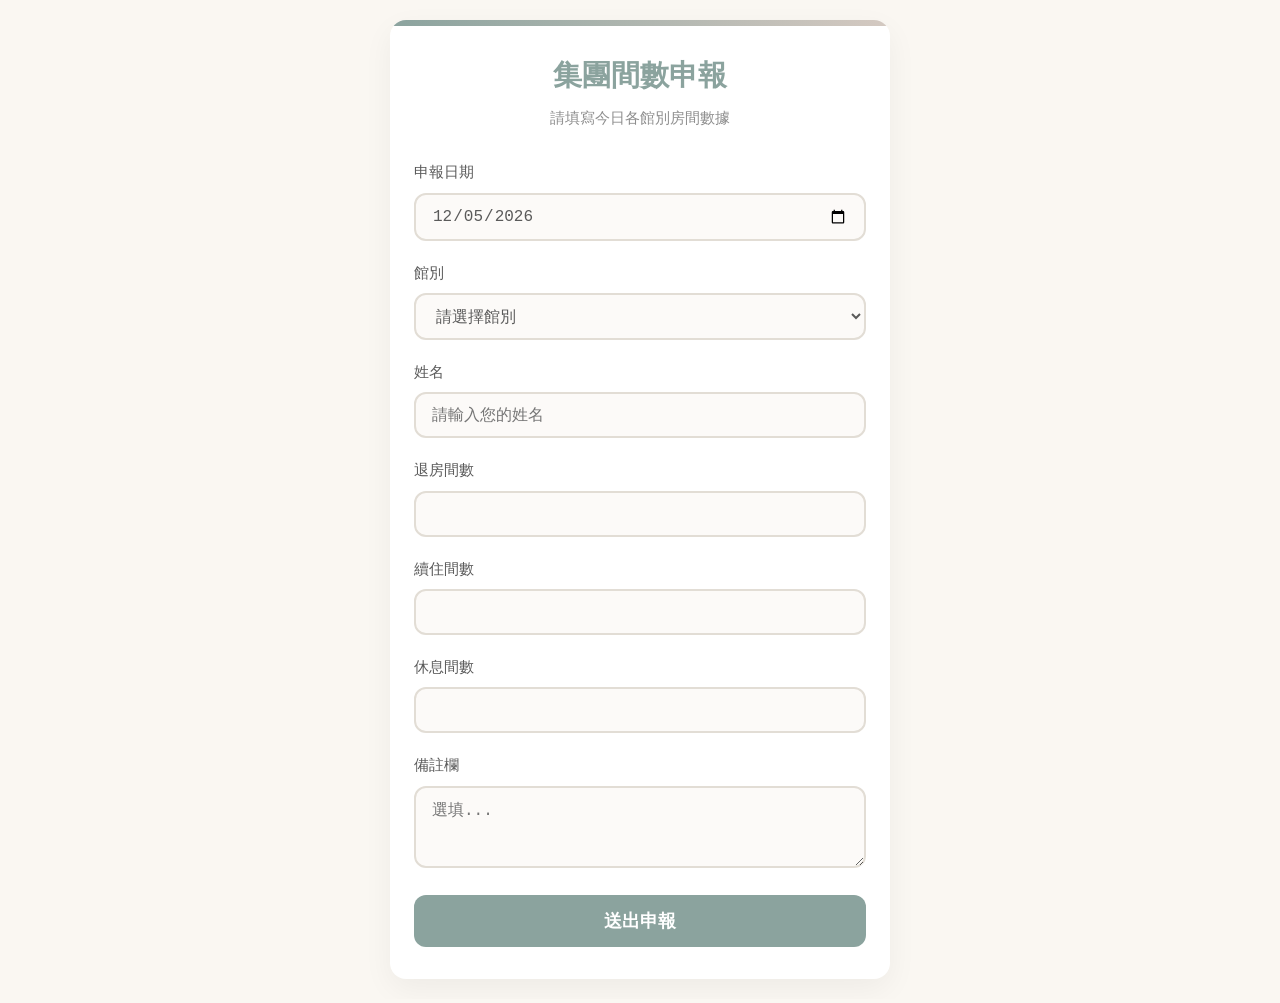
==== index.html @ 614b9a91 "feat: add expected room counts configuration and detailed view modal to admin dashboard" ====
<!DOCTYPE html>
<html lang="zh-TW">
<head>
    <meta charset="UTF-8">
    <meta name="viewport" content="width=device-width, initial-scale=1.0">
    <title>集團間數核對表 - 登記</title>
    <link rel="stylesheet" href="style.css">
</head>
<body>
    <div class="container">
        <header>
            <h1>集團間數申報</h1>
            <p>請填寫今日各館別房間數據</p>
        </header>
        <form id="reportForm">
            <div class="form-group">
                <label for="reportDate">申報日期</label>
                <input type="date" id="reportDate" required>
            </div>
            <div class="form-group">
                <label for="branch">館別</label>
                <select id="branch" required>
                    <option value="" disabled selected>請選擇館別</option>
                    <option value="雅霖">雅霖</option>
                    <option value="豐家">豐家</option>
                    <option value="豐國">豐國</option>
                    <option value="豐谷">豐谷</option>
                </select>
            </div>
            <div class="form-group">
                <label for="staffName">姓名</label>
                <input type="text" id="staffName" placeholder="請輸入您的姓名" required>
            </div>
            <div class="form-group">
                <label for="checkoutRooms">退房間數</label>
                <input type="number" id="checkoutRooms" min="0" required>
            </div>
            <div class="form-group">
                <label for="stayRooms">續住間數</label>
                <input type="number" id="stayRooms" min="0" required>
            </div>
            <div class="form-group">
                <label for="restRooms">休息間數</label>
                <input type="number" id="restRooms" min="0" required>
            </div>
            <div class="form-group">
                <label for="remarks">備註欄</label>
                <textarea id="remarks" rows="3" placeholder="選填..."></textarea>
            </div>
            <button type="submit" id="submitBtn">送出申報</button>
        </form>
    </div>
    
    <!-- 成功彈窗 -->
    <div id="successModal" class="modal hidden">
        <div class="modal-content">
            <div class="success-icon">✓</div>
            <h2>申報成功</h2>
            <p>辛苦了！</p>
            <button id="closeModalBtn" class="btn-secondary">關閉</button>
        </div>
    </div>

    <!-- 載入中遮罩 -->
    <div id="loadingOverlay" class="loading-overlay hidden">
        <div class="spinner"></div>
        <p>處理中...</p>
    </div>

    <script src="config.js"></script>
    <script src="app.js"></script>
</body>
</html>
---- style.css ----
:root {
    /* 莫蘭迪色系變數 */
    --primary-color: #8BA39E; /* 莫蘭迪綠 */
    --primary-hover: #758A85;
    --secondary-color: #D4C9C1; /* 莫蘭迪奶茶/粉 */
    --bg-color: #FAF7F2; /* 溫暖的象牙白背景 */
    --card-bg: #FFFFFF;
    --text-main: #5A5A5A; /* 柔和深灰文字 */
    --text-light: #8E8E8E;
    --border-color: #E2DDD5;
    --success-color: #A0B6A5;
    
    --border-radius: 16px;
    --box-shadow: 0 10px 30px rgba(0, 0, 0, 0.05);
    --transition: all 0.3s cubic-bezier(0.25, 0.8, 0.25, 1);
}

* {
    box-sizing: border-box;
    margin: 0;
    padding: 0;
}

body {
    font-family: 'Inter', -apple-system, BlinkMacSystemFont, "Segoe UI", Roboto, "Helvetica Neue", Arial, sans-serif;
    background-color: var(--bg-color);
    color: var(--text-main);
    line-height: 1.6;
    min-height: 100vh;
    display: flex;
    justify-content: center;
    align-items: center;
    padding: 20px;
}

.admin-body {
    align-items: flex-start;
    padding-top: 40px;
}

.container, .admin-container {
    width: 100%;
    max-width: 500px;
    background-color: var(--card-bg);
    border-radius: var(--border-radius);
    box-shadow: var(--box-shadow);
    padding: 32px 24px;
    position: relative;
    overflow: hidden;
}

.admin-container {
    max-width: 800px;
}

/* 頂部裝飾條 */
.container::before, .admin-container::before {
    content: '';
    position: absolute;
    top: 0;
    left: 0;
    width: 100%;
    height: 6px;
    background: linear-gradient(90deg, var(--primary-color), var(--secondary-color));
}

header {
    text-align: center;
    margin-bottom: 30px;
}

header h1 {
    font-size: 1.8rem;
    color: var(--primary-color);
    margin-bottom: 8px;
    font-weight: 600;
}

header p {
    color: var(--text-light);
    font-size: 0.95rem;
}

.form-group {
    margin-bottom: 20px;
}

label {
    display: block;
    margin-bottom: 8px;
    font-weight: 500;
    color: var(--text-main);
    font-size: 0.95rem;
}

input, select, textarea {
    width: 100%;
    max-width: 100%; /* 防止超出父容器 */
    padding: 12px 16px;
    border: 2px solid var(--border-color);
    border-radius: 12px;
    font-size: 1rem;
    color: var(--text-main);
    background-color: #FCFAF8;
    transition: var(--transition);
    outline: none;
}

/* 修復 iOS 日期與純文字輸入框的預設樣式問題 */
input[type="date"], input[type="text"], input[type="number"], textarea {
    -webkit-appearance: none;
    appearance: none;
}

input:focus, select:focus, textarea:focus {
    border-color: var(--primary-color);
    background-color: #FFFFFF;
    box-shadow: 0 0 0 4px rgba(139, 163, 158, 0.15);
}

textarea {
    resize: vertical;
    min-height: 80px;
}

button {
    width: 100%;
    padding: 14px;
    background-color: var(--primary-color);
    color: white;
    border: none;
    border-radius: 12px;
    font-size: 1.1rem;
    font-weight: 600;
    cursor: pointer;
    transition: var(--transition);
    display: flex;
    justify-content: center;
    align-items: center;
}

button:hover {
    background-color: var(--primary-hover);
    transform: translateY(-2px);
    box-shadow: 0 6px 15px rgba(139, 163, 158, 0.3);
}

button:active {
    transform: translateY(0);
}

.btn-secondary {
    background-color: transparent;
    color: var(--text-light);
    border: 2px solid var(--border-color);
}

.btn-secondary:hover {
    background-color: var(--bg-color);
    color: var(--text-main);
    box-shadow: none;
}

/* 隱藏與顯示工具 */
.hidden {
    display: none !important;
}

/* 成功彈窗 */
.modal {
    position: fixed;
    top: 0;
    left: 0;
    width: 100%;
    height: 100%;
    background-color: rgba(0, 0, 0, 0.4);
    backdrop-filter: blur(4px);
    display: flex;
    justify-content: center;
    align-items: center;
    z-index: 1000;
    opacity: 1;
    transition: opacity 0.3s ease;
}

.modal.hidden {
    opacity: 0;
    pointer-events: none;
}

.modal-content {
    background-color: var(--card-bg);
    padding: 40px;
    border-radius: var(--border-radius);
    text-align: center;
    max-width: 90%;
    width: 320px;
    transform: scale(1);
    transition: transform 0.3s cubic-bezier(0.175, 0.885, 0.32, 1.275);
    box-shadow: 0 20px 40px rgba(0,0,0,0.1);
}

.modal.hidden .modal-content {
    transform: scale(0.8);
}

.success-icon {
    width: 60px;
    height: 60px;
    background-color: var(--success-color);
    color: white;
    font-size: 30px;
    line-height: 60px;
    border-radius: 50%;
    margin: 0 auto 20px;
}

.modal-content h2 {
    color: var(--text-main);
    margin-bottom: 10px;
}

.modal-content p {
    color: var(--text-light);
    margin-bottom: 24px;
}

/* 載入中動畫 */
.loading-overlay {
    position: fixed;
    top: 0;
    left: 0;
    width: 100%;
    height: 100%;
    background-color: rgba(255, 255, 255, 0.8);
    backdrop-filter: blur(2px);
    display: flex;
    flex-direction: column;
    justify-content: center;
    align-items: center;
    z-index: 1001;
}

.spinner {
    width: 40px;
    height: 40px;
    border: 4px solid var(--border-color);
    border-top: 4px solid var(--primary-color);
    border-radius: 50%;
    animation: spin 1s linear infinite;
    margin-bottom: 16px;
}

@keyframes spin {
    0% { transform: rotate(0deg); }
    100% { transform: rotate(360deg); }
}

/* 管理員介面特定樣式 */
.login-box {
    text-align: center;
    padding: 20px 0;
}

.login-box h1 {
    color: var(--primary-color);
    margin-bottom: 10px;
}

.login-box p {
    color: var(--text-light);
    margin-bottom: 30px;
}

#g_id_onload {
    margin: 0 auto;
    display: flex;
    justify-content: center;
}

.dashboard-header {
    display: flex;
    justify-content: space-between;
    align-items: center;
    margin-bottom: 30px;
    padding-bottom: 20px;
    border-bottom: 1px solid var(--border-color);
}

.dashboard-header h1 {
    margin-bottom: 4px;
    text-align: left;
}

.dashboard-header button {
    width: auto;
    padding: 8px 20px;
    font-size: 0.95rem;
}

.controls {
    display: flex;
    gap: 16px;
    align-items: flex-end;
    margin-bottom: 30px;
}

.controls .form-group {
    margin-bottom: 0;
    flex-grow: 1;
}

.controls button {
    width: auto;
    padding: 12px 30px;
}

.results-grid {
    display: grid;
    grid-template-columns: repeat(auto-fit, minmax(280px, 1fr));
    gap: 20px;
}

.result-card {
    background-color: var(--bg-color);
    border-radius: 12px;
    padding: 20px;
    border: 1px solid var(--border-color);
    transition: var(--transition);
}

.result-card:hover {
    box-shadow: 0 8px 20px rgba(0,0,0,0.04);
    transform: translateY(-2px);
    border-color: var(--secondary-color);
}

.card-header {
    font-size: 1.2rem;
    font-weight: 600;
    color: var(--primary-color);
    margin-bottom: 16px;
    padding-bottom: 12px;
    border-bottom: 2px dashed var(--border-color);
}

.stat-row {
    display: flex;
    justify-content: space-between;
    margin-bottom: 12px;
}

.stat-label {
    color: var(--text-light);
}

.stat-value {
    font-weight: 600;
    color: var(--text-main);
    font-size: 1.1rem;
}

.no-data {
    grid-column: 1 / -1;
    text-align: center;
    padding: 40px;
    color: var(--text-light);
    background-color: var(--bg-color);
    border-radius: 12px;
    border: 1px dashed var(--border-color);
}

@media (max-width: 600px) {
    .controls {
        flex-direction: column;
        align-items: stretch;
    }
    .controls button {
        width: 100%;
    }
    .dashboard-header {
        flex-direction: column;
        text-align: center;
        gap: 16px;
    }
    .dashboard-header h1 {
        text-align: center;
    }
}

.nav-link {
    display: inline-block;
    margin-top: 12px;
    padding: 10px 20px;
    font-size: 0.95rem;
    color: var(--primary-color);
    background-color: var(--bg-color);
    border: 2px solid var(--primary-color);
    border-radius: 24px;
    text-decoration: none;
    font-weight: 600;
    transition: var(--transition);
}

.nav-link:hover {
    color: #ffffff;
    background-color: var(--primary-color);
    text-decoration: none;
    transform: translateY(-2px);
    box-shadow: 0 6px 15px rgba(139, 163, 158, 0.3);
}

.nav-link-inline {
    color: var(--primary-color);
    text-decoration: none;
    font-weight: 500;
    transition: var(--transition);
}

.nav-link-inline:hover {
    color: var(--primary-hover);
    text-decoration: underline;
}

/* 稽核錯誤提示樣式 */
.result-card.error-card {
    background-color: #FDF3F2; /* 莫蘭迪淺粉紅 */
    border-color: #D18E85;
}

.error-card .card-header {
    color: #C06C61;
    border-bottom-color: #D18E85;
}

.warning-text {
    color: #C06C61;
    font-weight: 600;
    font-size: 0.9rem;
    margin-top: 12px;
    padding: 8px;
    background-color: rgba(192, 108, 97, 0.1);
    border-radius: 8px;
    display: flex;
    align-items: center;
    gap: 6px;
}
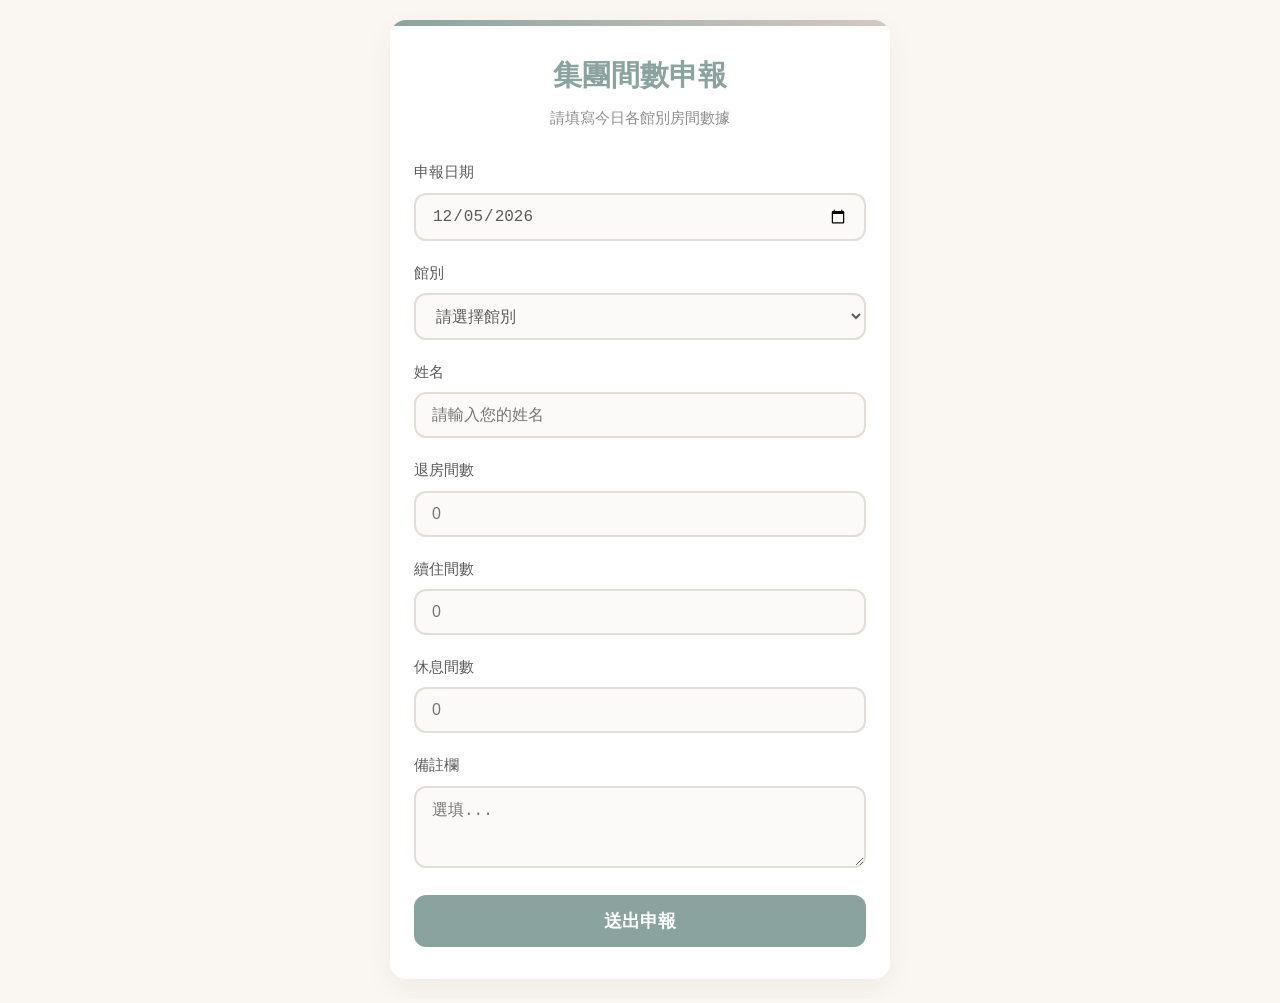
==== commit 2cfee2dc: "feat: add report overwrite functionality and make room count inputs optional" ====
--- a/index.html
+++ b/index.html
@@ -5,6 +5,10 @@
     <meta name="viewport" content="width=device-width, initial-scale=1.0">
     <title>集團間數核對表 - 登記</title>
     <link rel="stylesheet" href="style.css">
+    <link rel="manifest" href="manifest.json">
+    <link rel="apple-touch-icon" href="icon-index.jpg">
+    <link rel="icon" type="image/jpeg" href="icon-index.jpg">
+    <meta name="theme-color" content="#2c3e50">
 </head>
 <body>
     <div class="container">
@@ -33,15 +37,15 @@
             </div>
             <div class="form-group">
                 <label for="checkoutRooms">退房間數</label>
-                <input type="number" id="checkoutRooms" min="0" required>
+                <input type="number" id="checkoutRooms" min="0" placeholder="0">
             </div>
             <div class="form-group">
                 <label for="stayRooms">續住間數</label>
-                <input type="number" id="stayRooms" min="0" required>
+                <input type="number" id="stayRooms" min="0" placeholder="0">
             </div>
             <div class="form-group">
                 <label for="restRooms">休息間數</label>
-                <input type="number" id="restRooms" min="0" required>
+                <input type="number" id="restRooms" min="0" placeholder="0">
             </div>
             <div class="form-group">
                 <label for="remarks">備註欄</label>
--- a/style.css
+++ b/style.css
@@ -422,7 +422,7 @@
     text-decoration: underline;
 }
 
-/* 稽核錯誤提示樣式 */
+/* 稽核錯誤提示樣式 (大於系統間數 - 莫蘭迪粉紅) */
 .result-card.error-card {
     background-color: #FDF3F2; /* 莫蘭迪淺粉紅 */
     border-color: #D18E85;
@@ -445,3 +445,134 @@
     align-items: center;
     gap: 6px;
 }
+
+/* 稽核短少提示樣式 (小於系統間數 - 莫蘭迪黃) */
+.result-card.short-card {
+    background-color: #FDF7E7; /* 莫蘭迪淺黃 */
+    border-color: #D4B872;
+}
+
+.short-card .card-header {
+    color: #B59341;
+    border-bottom-color: #D4B872;
+}
+
+.short-text {
+    color: #B59341;
+    font-weight: 600;
+    font-size: 0.9rem;
+    margin-top: 12px;
+    padding: 8px;
+    background-color: rgba(181, 147, 65, 0.1);
+    border-radius: 8px;
+    display: flex;
+    align-items: center;
+    gap: 6px;
+}
+
+/* 分頁標籤樣式 */
+.tab-container {
+    display: flex;
+    gap: 10px;
+    margin-bottom: 20px;
+    border-bottom: 2px solid var(--border-color);
+    padding-bottom: 0;
+}
+
+.tab-btn {
+    padding: 10px 24px;
+    border: none;
+    background: none;
+    font-size: 1rem;
+    font-weight: 600;
+    color: var(--text-light);
+    cursor: pointer;
+    transition: var(--transition);
+    border-bottom: 3px solid transparent;
+    margin-bottom: -2px;
+}
+
+.tab-btn.active {
+    color: var(--primary-color);
+    border-bottom: 3px solid var(--primary-color);
+}
+
+.tab-btn:hover:not(.active) {
+    color: var(--bg-color);
+}
+
+.tab-content {
+    display: none;
+}
+
+.tab-content.active {
+    display: block;
+}
+
+/* 歷史調閱分組樣式 */
+.history-group {
+    background: #ffffff;
+    border-radius: 12px;
+    border: 1px solid var(--border-color);
+    margin-bottom: 24px;
+    overflow: hidden;
+    box-shadow: var(--shadow);
+}
+
+.history-group-title {
+    background-color: var(--primary-color);
+    color: #ffffff;
+    padding: 12px 20px;
+    font-size: 1.1rem;
+    font-weight: 600;
+}
+
+.history-table-container {
+    overflow-x: auto;
+}
+
+.history-table {
+    width: 100%;
+    border-collapse: collapse;
+    font-size: 0.95rem;
+}
+
+.history-table th {
+    background-color: var(--bg-color);
+    color: var(--text-main);
+    text-align: left;
+    padding: 12px 15px;
+    border-bottom: 1px solid var(--border-color);
+    white-space: nowrap;
+}
+
+/* 讓數字欄位的標題也置中 */
+.history-table th.cell-num {
+    text-align: center;
+}
+
+.history-table td {
+    padding: 12px 15px;
+    border-bottom: 1px solid #f0f0f0;
+    color: var(--text-main);
+}
+
+.history-table tr:last-child td {
+    border-bottom: none;
+}
+
+/* 總計列樣式 */
+.history-table .total-row {
+    background-color: var(--bg-color);
+}
+
+.history-table .total-row td {
+    font-weight: 700;
+    color: var(--primary-color);
+    border-top: 2px solid var(--border-color);
+}
+
+.history-table .cell-name { font-weight: 600; }
+.history-table .cell-num { text-align: center; }
+.history-table .cell-time { color: var(--text-light); font-size: 0.8rem; }
+.history-table .cell-remarks { font-size: 0.85rem; color: #666; min-width: 150px; }
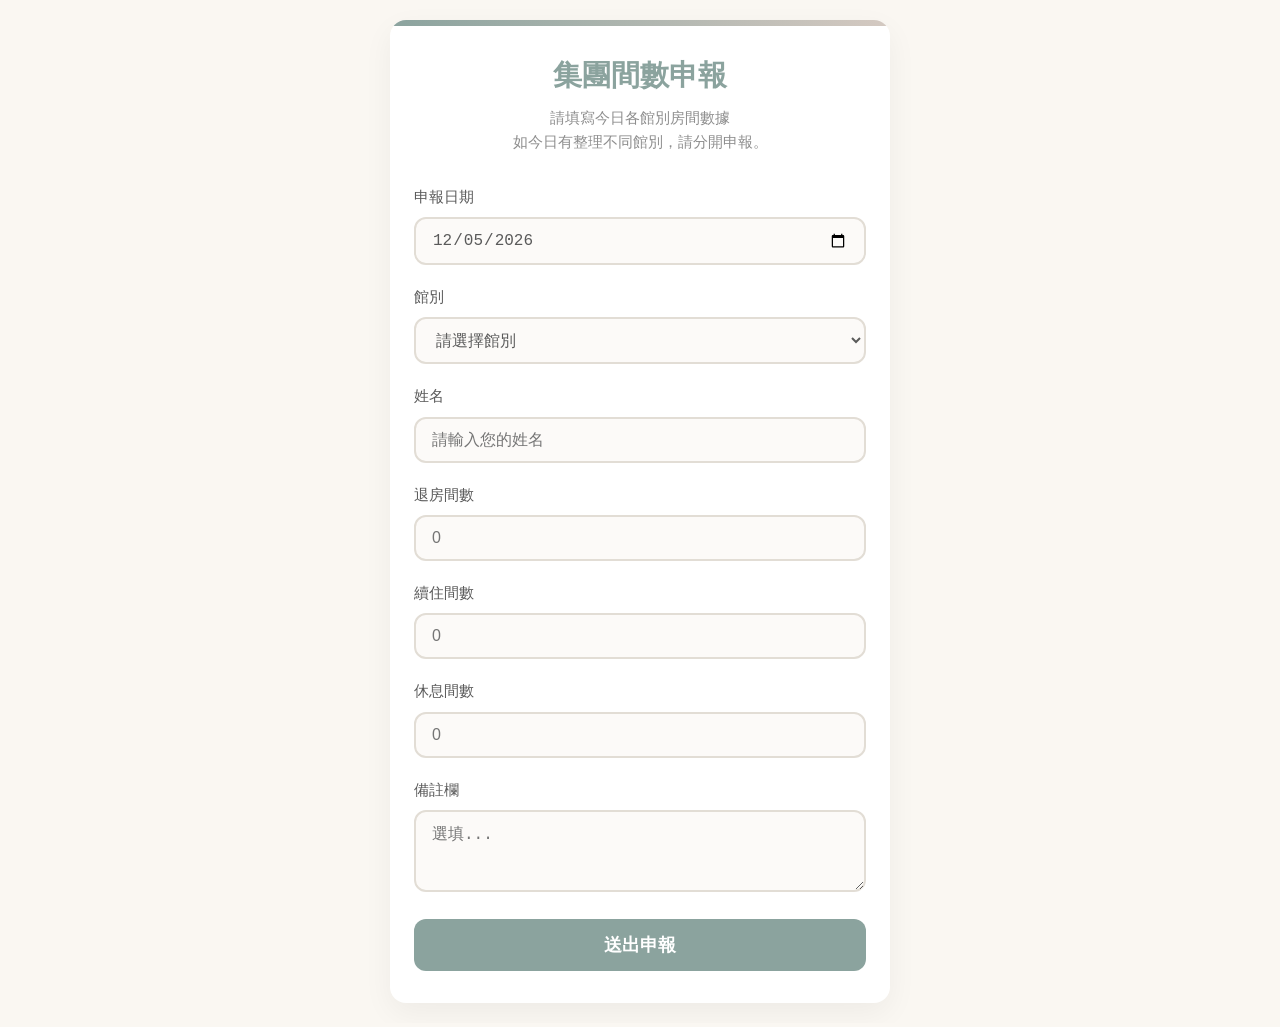
==== commit ebbcb5ab: "feat: add instruction for separate reporting of different branch data to index header" ====
--- a/index.html
+++ b/index.html
@@ -14,7 +14,7 @@
     <div class="container">
         <header>
             <h1>集團間數申報</h1>
-            <p>請填寫今日各館別房間數據</p>
+            <p>請填寫今日各館別房間數據<br>如今日有整理不同館別，請分開申報。</p>
         </header>
         <form id="reportForm">
             <div class="form-group">
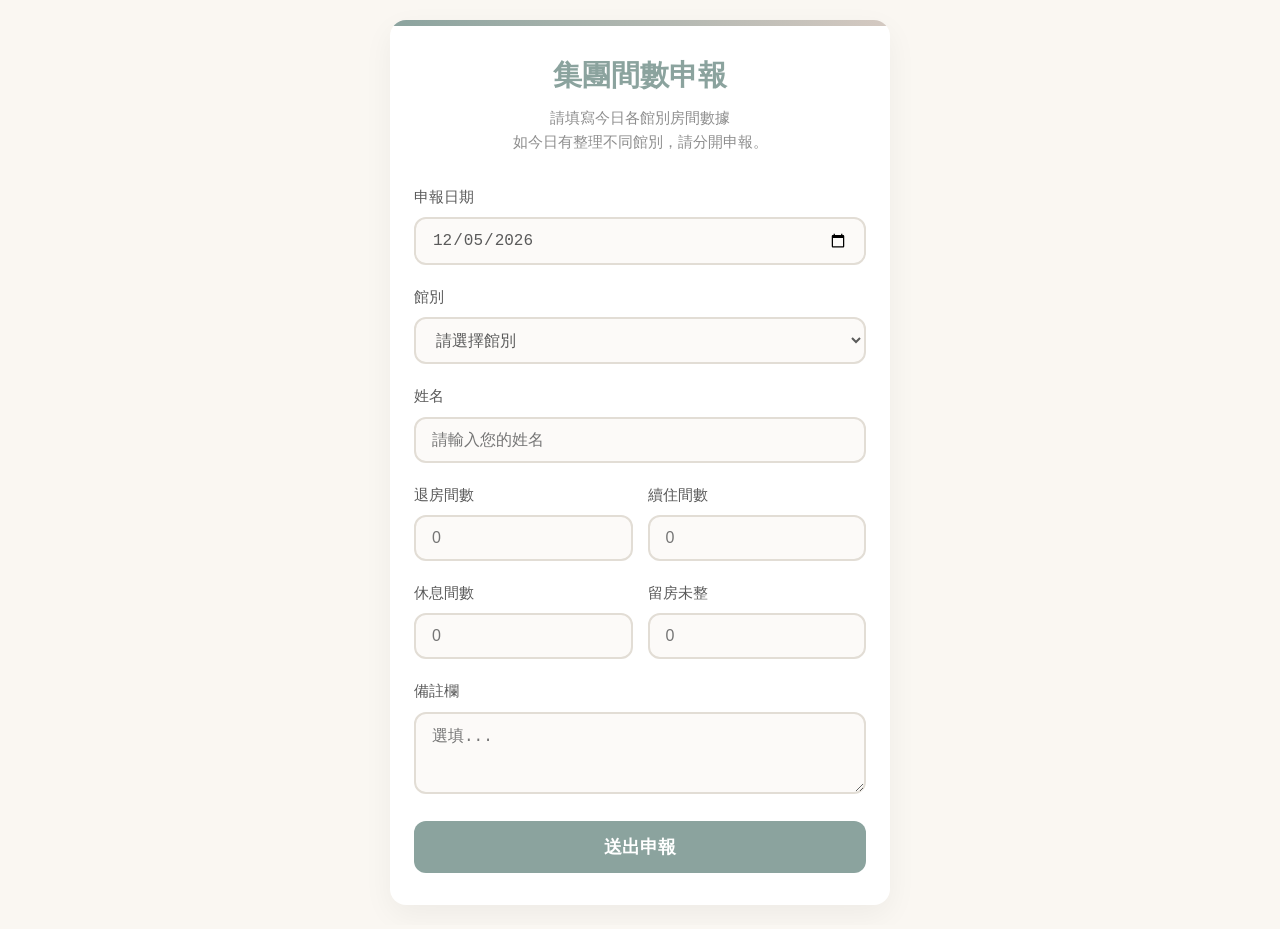
==== commit 2d4e2543: "加入留房未整功能" ====
--- a/index.html
+++ b/index.html
@@ -6,8 +6,8 @@
     <title>集團間數核對表 - 登記</title>
     <link rel="stylesheet" href="style.css">
     <link rel="manifest" href="manifest.json">
-    <link rel="apple-touch-icon" href="icon-index.jpg">
-    <link rel="icon" type="image/jpeg" href="icon-index.jpg">
+    <link rel="apple-touch-icon" href="icon-index.svg">
+    <link rel="icon" type="image/svg+xml" href="icon-index.svg">
     <meta name="theme-color" content="#2c3e50">
 </head>
 <body>
@@ -35,17 +35,25 @@
                 <label for="staffName">姓名</label>
                 <input type="text" id="staffName" placeholder="請輸入您的姓名" required>
             </div>
-            <div class="form-group">
-                <label for="checkoutRooms">退房間數</label>
-                <input type="number" id="checkoutRooms" min="0" placeholder="0">
+            <div class="form-row">
+                <div class="form-group">
+                    <label for="checkoutRooms">退房間數</label>
+                    <input type="number" id="checkoutRooms" min="0" placeholder="0">
+                </div>
+                <div class="form-group">
+                    <label for="stayRooms">續住間數</label>
+                    <input type="number" id="stayRooms" min="0" placeholder="0">
+                </div>
             </div>
-            <div class="form-group">
-                <label for="stayRooms">續住間數</label>
-                <input type="number" id="stayRooms" min="0" placeholder="0">
-            </div>
-            <div class="form-group">
-                <label for="restRooms">休息間數</label>
-                <input type="number" id="restRooms" min="0" placeholder="0">
+            <div class="form-row">
+                <div class="form-group">
+                    <label for="restRooms">休息間數</label>
+                    <input type="number" id="restRooms" min="0" placeholder="0">
+                </div>
+                <div class="form-group">
+                    <label for="uncleanedRooms">留房未整</label>
+                    <input type="number" id="uncleanedRooms" min="0" placeholder="0">
+                </div>
             </div>
             <div class="form-group">
                 <label for="remarks">備註欄</label>
--- a/style.css
+++ b/style.css
@@ -1,15 +1,19 @@
 :root {
     /* 莫蘭迪色系變數 */
-    --primary-color: #8BA39E; /* 莫蘭迪綠 */
+    --primary-color: #8BA39E;
+    /* 莫蘭迪綠 */
     --primary-hover: #758A85;
-    --secondary-color: #D4C9C1; /* 莫蘭迪奶茶/粉 */
-    --bg-color: #FAF7F2; /* 溫暖的象牙白背景 */
+    --secondary-color: #D4C9C1;
+    /* 莫蘭迪奶茶/粉 */
+    --bg-color: #FAF7F2;
+    /* 溫暖的象牙白背景 */
     --card-bg: #FFFFFF;
-    --text-main: #5A5A5A; /* 柔和深灰文字 */
+    --text-main: #5A5A5A;
+    /* 柔和深灰文字 */
     --text-light: #8E8E8E;
     --border-color: #E2DDD5;
     --success-color: #A0B6A5;
-    
+
     --border-radius: 16px;
     --box-shadow: 0 10px 30px rgba(0, 0, 0, 0.05);
     --transition: all 0.3s cubic-bezier(0.25, 0.8, 0.25, 1);
@@ -38,7 +42,8 @@
     padding-top: 40px;
 }
 
-.container, .admin-container {
+.container,
+.admin-container {
     width: 100%;
     max-width: 500px;
     background-color: var(--card-bg);
@@ -54,7 +59,8 @@
 }
 
 /* 頂部裝飾條 */
-.container::before, .admin-container::before {
+.container::before,
+.admin-container::before {
     content: '';
     position: absolute;
     top: 0;
@@ -81,6 +87,17 @@
     font-size: 0.95rem;
 }
 
+.form-row {
+    display: flex;
+    gap: 15px;
+    margin-bottom: 20px;
+}
+
+.form-row .form-group {
+    margin-bottom: 0;
+    flex: 1;
+}
+
 .form-group {
     margin-bottom: 20px;
 }
@@ -93,9 +110,12 @@
     font-size: 0.95rem;
 }
 
-input, select, textarea {
+input,
+select,
+textarea {
     width: 100%;
-    max-width: 100%; /* 防止超出父容器 */
+    max-width: 100%;
+    /* 防止超出父容器 */
     padding: 12px 16px;
     border: 2px solid var(--border-color);
     border-radius: 12px;
@@ -107,12 +127,17 @@
 }
 
 /* 修復 iOS 日期與純文字輸入框的預設樣式問題 */
-input[type="date"], input[type="text"], input[type="number"], textarea {
+input[type="date"],
+input[type="text"],
+input[type="number"],
+textarea {
     -webkit-appearance: none;
     appearance: none;
 }
 
-input:focus, select:focus, textarea:focus {
+input:focus,
+select:focus,
+textarea:focus {
     border-color: var(--primary-color);
     background-color: #FFFFFF;
     box-shadow: 0 0 0 4px rgba(139, 163, 158, 0.15);
@@ -197,7 +222,7 @@
     width: 320px;
     transform: scale(1);
     transition: transform 0.3s cubic-bezier(0.175, 0.885, 0.32, 1.275);
-    box-shadow: 0 20px 40px rgba(0,0,0,0.1);
+    box-shadow: 0 20px 40px rgba(0, 0, 0, 0.1);
 }
 
 .modal.hidden .modal-content {
@@ -252,8 +277,13 @@
 }
 
 @keyframes spin {
-    0% { transform: rotate(0deg); }
-    100% { transform: rotate(360deg); }
+    0% {
+        transform: rotate(0deg);
+    }
+
+    100% {
+        transform: rotate(360deg);
+    }
 }
 
 /* 管理員介面特定樣式 */
@@ -330,7 +360,7 @@
 }
 
 .result-card:hover {
-    box-shadow: 0 8px 20px rgba(0,0,0,0.04);
+    box-shadow: 0 8px 20px rgba(0, 0, 0, 0.04);
     transform: translateY(-2px);
     border-color: var(--secondary-color);
 }
@@ -373,16 +403,20 @@
 @media (max-width: 600px) {
     .controls {
         flex-direction: column;
-        align-items: stretch;
+        align-items: stretch !important;
     }
-    .controls button {
-        width: 100%;
+
+    .controls button,
+    .controls input[type="date"] {
+        width: 100% !important;
     }
+
     .dashboard-header {
         flex-direction: column;
         text-align: center;
         gap: 16px;
     }
+
     .dashboard-header h1 {
         text-align: center;
     }
@@ -424,7 +458,8 @@
 
 /* 稽核錯誤提示樣式 (大於系統間數 - 莫蘭迪粉紅) */
 .result-card.error-card {
-    background-color: #FDF3F2; /* 莫蘭迪淺粉紅 */
+    background-color: #FDF3F2;
+    /* 莫蘭迪淺粉紅 */
     border-color: #D18E85;
 }
 
@@ -448,7 +483,8 @@
 
 /* 稽核短少提示樣式 (小於系統間數 - 莫蘭迪黃) */
 .result-card.short-card {
-    background-color: #FDF7E7; /* 莫蘭迪淺黃 */
+    background-color: #FDF7E7;
+    /* 莫蘭迪淺黃 */
     border-color: #D4B872;
 }
 
@@ -572,7 +608,107 @@
     border-top: 2px solid var(--border-color);
 }
 
-.history-table .cell-name { font-weight: 600; }
-.history-table .cell-num { text-align: center; }
-.history-table .cell-time { color: var(--text-light); font-size: 0.8rem; }
-.history-table .cell-remarks { font-size: 0.85rem; color: #666; min-width: 150px; }
+.history-table .cell-name {
+    font-weight: 600;
+    white-space: nowrap;
+}
+
+.history-table .cell-num {
+    text-align: center;
+}
+
+.history-table .cell-time {
+    color: var(--text-light);
+    font-size: 0.8rem;
+}
+
+.history-table .cell-remarks {
+    font-size: 0.85rem;
+    color: #666;
+    min-width: 150px;
+}
+
+/* 系統總間數預期設定區塊 */
+.expected-totals {
+    display: grid;
+    grid-template-columns: repeat(2, 1fr);
+    gap: 12px;
+    background: var(--bg-color);
+    padding: 16px;
+    border-radius: 12px;
+    border: 1px solid var(--border-color);
+}
+
+.expected-totals-title {
+    font-weight: 600;
+    grid-column: 1 / -1;
+    color: var(--primary-color);
+    margin-bottom: 4px;
+}
+
+.expected-row {
+    display: flex;
+    align-items: center;
+    gap: 8px;
+}
+
+.expected-row label {
+    margin: 0;
+    min-width: 45px;
+    font-size: 0.95rem;
+}
+
+.expected-row input {
+    flex: 1; /* 讓兩個輸入框平分剩下的寬度 */
+    min-width: 0; /* 防止內容撐開外框 */
+    padding: 8px;
+}
+
+/* 手機版改為單行一家 */
+@media (max-width: 600px) {
+    .expected-totals {
+        grid-template-columns: 1fr;
+    }
+}
+
+/* 館別連結按鈕 */
+.branch-link-btn {
+    display: inline-block;
+    padding: 4px 12px;
+    background-color: var(--primary-color);
+    color: white;
+    border-radius: 8px;
+    text-decoration: none;
+    font-size: 1.1rem;
+    font-weight: 600;
+    transition: var(--transition);
+    margin-left: 4px;
+}
+
+.branch-link-btn:hover {
+    background-color: var(--primary-hover);
+    color: white;
+    transform: translateY(-2px);
+    box-shadow: 0 4px 10px rgba(139, 163, 158, 0.3);
+}
+
+/* 總資料庫連結按鈕 */
+.db-link-btn {
+    display: inline-flex;
+    align-items: center;
+    padding: 6px 14px;
+    background-color: var(--secondary-color);
+    color: var(--text-main);
+    border-radius: 8px;
+    text-decoration: none;
+    font-size: 0.95rem;
+    font-weight: 600;
+    transition: var(--transition);
+}
+
+.db-link-btn:hover {
+    background-color: #C6BAAF;
+    color: var(--text-main);
+    transform: translateY(-2px);
+    box-shadow: 0 4px 10px rgba(0, 0, 0, 0.1);
+}
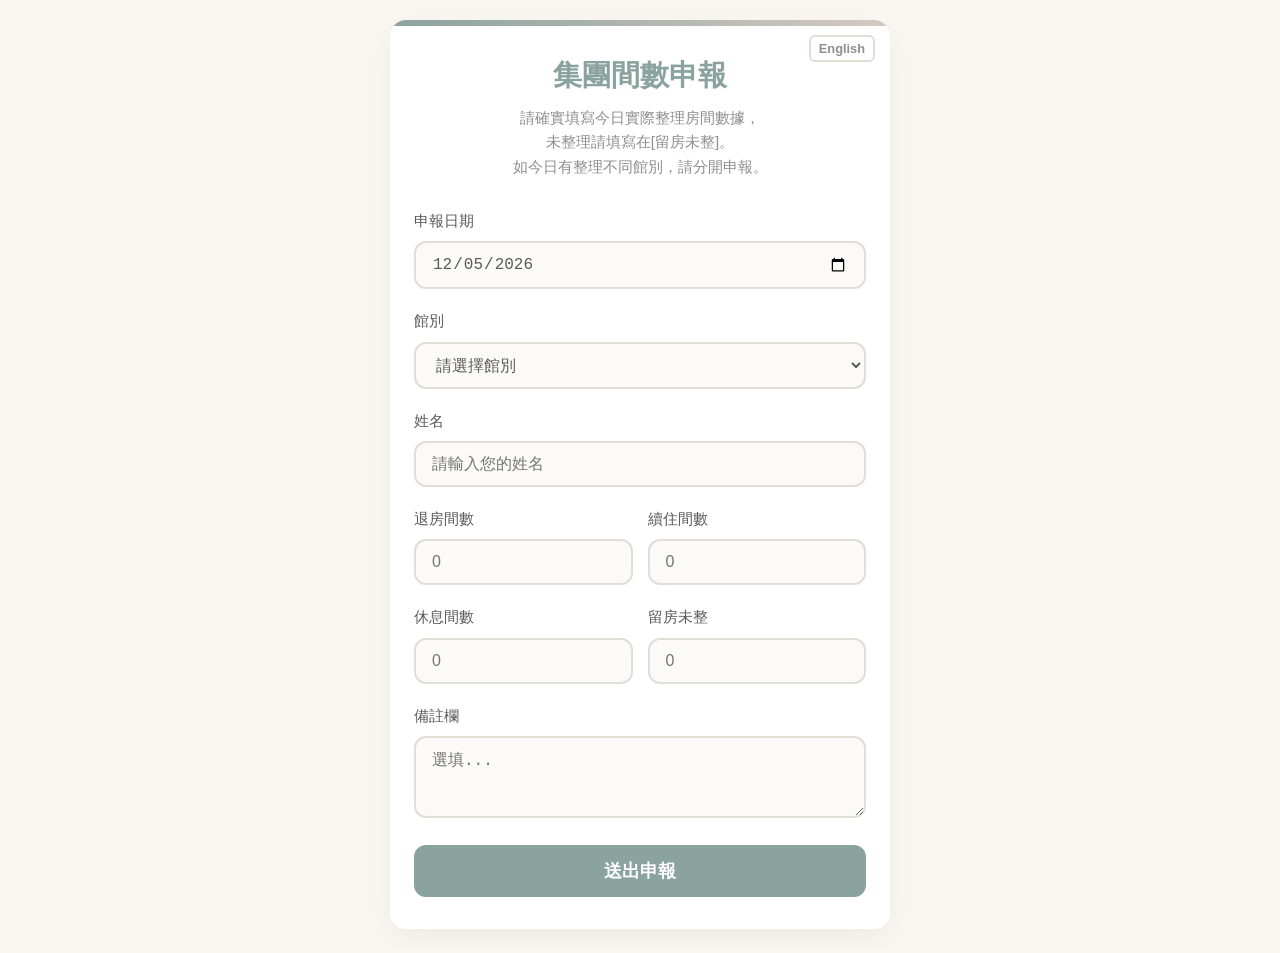
==== commit 2092d51f: "加入英文版" ====
--- a/index.html
+++ b/index.html
@@ -12,54 +12,57 @@
 </head>
 <body>
     <div class="container">
+        <div class="lang-switcher" style="position: absolute; top: 15px; right: 15px;">
+            <button id="langToggleBtn" class="btn-secondary" style="padding: 4px 8px; font-size: 0.8rem; width: auto; border-radius: 6px;">English</button>
+        </div>
         <header>
-            <h1>集團間數申報</h1>
-            <p>請填寫今日各館別房間數據<br>如今日有整理不同館別，請分開申報。</p>
+            <h1 data-i18n="title">集團間數申報</h1>
+            <p data-i18n="subtitle">請填寫今日各館別房間數據<br>如今日有整理不同館別，請分開申報。</p>
         </header>
         <form id="reportForm">
             <div class="form-group">
-                <label for="reportDate">申報日期</label>
+                <label for="reportDate" data-i18n="reportDate">申報日期</label>
                 <input type="date" id="reportDate" required>
             </div>
             <div class="form-group">
-                <label for="branch">館別</label>
+                <label for="branch" data-i18n="branch">館別</label>
                 <select id="branch" required>
-                    <option value="" disabled selected>請選擇館別</option>
-                    <option value="雅霖">雅霖</option>
-                    <option value="豐家">豐家</option>
-                    <option value="豐國">豐國</option>
-                    <option value="豐谷">豐谷</option>
+                    <option value="" disabled selected data-i18n="branchSelect">請選擇館別</option>
+                    <option value="雅霖" data-i18n="yaling">雅霖</option>
+                    <option value="豐家" data-i18n="fengjia">豐家</option>
+                    <option value="豐國" data-i18n="fengguo">豐國</option>
+                    <option value="豐谷" data-i18n="fenggu">豐谷</option>
                 </select>
             </div>
             <div class="form-group">
-                <label for="staffName">姓名</label>
-                <input type="text" id="staffName" placeholder="請輸入您的姓名" required>
+                <label for="staffName" data-i18n="staffName">姓名</label>
+                <input type="text" id="staffName" placeholder="請輸入您的姓名" data-i18n-placeholder="staffNamePlaceholder" required>
             </div>
             <div class="form-row">
                 <div class="form-group">
-                    <label for="checkoutRooms">退房間數</label>
+                    <label for="checkoutRooms" data-i18n="checkoutRooms">退房間數</label>
                     <input type="number" id="checkoutRooms" min="0" placeholder="0">
                 </div>
                 <div class="form-group">
-                    <label for="stayRooms">續住間數</label>
+                    <label for="stayRooms" data-i18n="stayRooms">續住間數</label>
                     <input type="number" id="stayRooms" min="0" placeholder="0">
                 </div>
             </div>
             <div class="form-row">
                 <div class="form-group">
-                    <label for="restRooms">休息間數</label>
+                    <label for="restRooms" data-i18n="restRooms">休息間數</label>
                     <input type="number" id="restRooms" min="0" placeholder="0">
                 </div>
                 <div class="form-group">
-                    <label for="uncleanedRooms">留房未整</label>
+                    <label for="uncleanedRooms" data-i18n="uncleanedRooms">留房未整</label>
                     <input type="number" id="uncleanedRooms" min="0" placeholder="0">
                 </div>
             </div>
             <div class="form-group">
-                <label for="remarks">備註欄</label>
-                <textarea id="remarks" rows="3" placeholder="選填..."></textarea>
+                <label for="remarks" data-i18n="remarks">備註欄</label>
+                <textarea id="remarks" rows="3" placeholder="選填..." data-i18n-placeholder="remarksPlaceholder"></textarea>
             </div>
-            <button type="submit" id="submitBtn">送出申報</button>
+            <button type="submit" id="submitBtn" data-i18n="submitBtn">送出申報</button>
         </form>
     </div>
     
@@ -67,16 +70,16 @@
     <div id="successModal" class="modal hidden">
         <div class="modal-content">
             <div class="success-icon">✓</div>
-            <h2>申報成功</h2>
-            <p>辛苦了！</p>
-            <button id="closeModalBtn" class="btn-secondary">關閉</button>
+            <h2 data-i18n="successTitle">申報成功</h2>
+            <p data-i18n="successMsg">辛苦了！</p>
+            <button id="closeModalBtn" class="btn-secondary" data-i18n="closeBtn">關閉</button>
         </div>
     </div>
 
     <!-- 載入中遮罩 -->
     <div id="loadingOverlay" class="loading-overlay hidden">
         <div class="spinner"></div>
-        <p>處理中...</p>
+        <p data-i18n="loadingMsg">處理中...</p>
     </div>
 
     <script src="config.js"></script>
